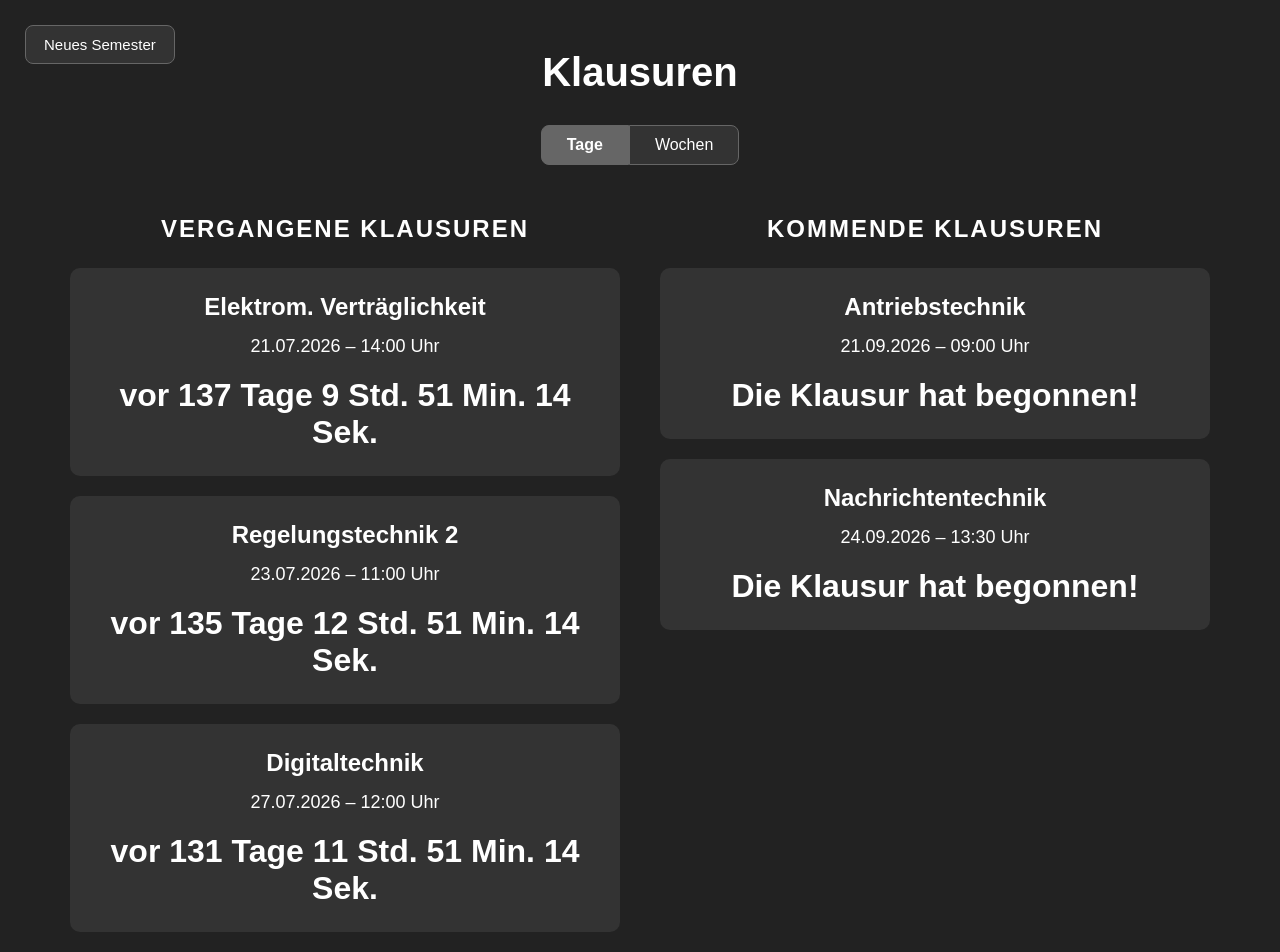
==== index.html @ 4945b0f2 "Add files via upload" ====
<!DOCTYPE html>
<html lang="de">

<head>
    <meta charset="UTF-8">
    <title>Klausuren</title>

    <link rel="stylesheet" href="style.css">
</head>

<body>

    <!-- ==============================
         BUTTON NEUES SEMESTER
         ============================== -->

    <a href="/neues-semester.html" class="semester-button">
        Neues Semester
    </a>


    <h1>Klausuren</h1>


    <!-- ==============================
         TAGE / WOCHEN SCHALTER
         ============================== -->

    <div class="umschalter">

        <button id="tage-button" class="aktiv">
            Tage
        </button>

        <button id="wochen-button">
            Wochen
        </button>

    </div>


    <!-- ==============================
         KLAUSUREN
         ============================== -->

    <div class="klausuren-container">


        <!-- VERGANGENE KLAUSUREN -->

        <div class="bereich">

            <h2 class="bereich-titel">
                VERGANGENE KLAUSUREN
            </h2>


            <div class="klausur">

                <h2>Elektrom. Verträglichkeit</h2>

                <p>
                    21.07.2026 – 14:00 Uhr
                </p>

                <div id="timer-elektrom">
                    Lade Timer...
                </div>

            </div>


            <div class="klausur">

                <h2>Regelungstechnik 2</h2>

                <p>
                    23.07.2026 – 11:00 Uhr
                </p>

                <div id="timer-regelung">
                    Lade Timer...
                </div>

            </div>


            <div class="klausur">

                <h2>Digitaltechnik</h2>

                <p>
                    27.07.2026 – 12:00 Uhr
                </p>

                <div id="timer-digital">
                    Lade Timer...
                </div>

            </div>

        </div>


        <!-- KOMMENDE KLAUSUREN -->

        <div class="bereich">

            <h2 class="bereich-titel">
                KOMMENDE KLAUSUREN
            </h2>


            <div class="klausur">

                <h2>Antriebstechnik</h2>

                <p>
                    21.09.2026 – 09:00 Uhr
                </p>

                <div id="timer-antrieb">
                    Lade Timer...
                </div>

            </div>


            <div class="klausur">

                <h2>Nachrichtentechnik</h2>

                <p>
                    24.09.2026 – 13:30 Uhr
                </p>

                <div id="timer-nachrichtentechnik">
                    Lade Timer...
                </div>

            </div>

        </div>

    </div>


    <script src="script.js"></script>

</body>

</html>
---- style.css ----
/* ==========================================
   GRUNDLAYOUT
   ========================================== */

* {
    box-sizing: border-box;
}

html,
body {
    margin: 0;
    padding: 0;
    width: 100%;
    overflow-x: hidden;
}

body {
    background-color: #222;
    color: white;
    font-family: Arial, sans-serif;
    text-align: center;
    padding-top: 50px;
}


/* ==========================================
   BUTTON NEUES SEMESTER
   ========================================== */

.semester-button {
    position: absolute;

    top: 25px;
    left: 25px;

    background-color: #333;

    color: white;

    text-decoration: none;

    border: 1px solid #666;

    padding: 10px 18px;

    border-radius: 8px;

    font-size: 15px;

    transition: 0.2s;
}

.semester-button:hover {
    background-color: #444;
}


/* ==========================================
   ZURÜCK BUTTON
   ========================================== */

.zurueck-button {
    position: absolute;

    top: 25px;
    left: 25px;

    background-color: #333;

    color: white;

    text-decoration: none;

    border: 1px solid #666;

    padding: 10px 18px;

    border-radius: 8px;

    font-size: 15px;

    transition: 0.2s;
}

.zurueck-button:hover {
    background-color: #444;
}


/* ==========================================
   HAUPTÜBERSCHRIFT
   ========================================== */

h1 {
    font-size: 40px;
    margin: 0 0 30px 0;
}


/* ==========================================
   TAGE / WOCHEN SCHALTER
   ========================================== */

.umschalter {
    display: flex;
    justify-content: center;
    margin-bottom: 50px;
}

.umschalter button {
    background-color: #333;
    color: white;

    border: 1px solid #666;

    padding: 10px 25px;

    font-size: 16px;

    cursor: pointer;

    transition: 0.2s;
}

.umschalter button:first-child {
    border-radius: 8px 0 0 8px;
}

.umschalter button:last-child {
    border-radius: 0 8px 8px 0;
}

.umschalter button:hover {
    background-color: #444;
}

.umschalter button.aktiv {
    background-color: #666;
    font-weight: bold;
}


/* ==========================================
   KLAUSUREN DESKTOP
   ========================================== */

.klausuren-container {
    display: flex;

    flex-direction: row;

    justify-content: center;

    align-items: flex-start;

    gap: 40px;

    width: 100%;

    max-width: 1140px;

    margin: 0 auto;
}


/* ==========================================
   BEREICHE
   ========================================== */

.bereich {
    width: 550px;

    max-width: 550px;

    flex: 0 1 550px;

    min-width: 0;
}


/* ==========================================
   ÜBERSCHRIFTEN
   ========================================== */

.bereich-titel {
    font-size: 24px;

    letter-spacing: 2px;

    margin: 0 0 25px 0;
}


/* ==========================================
   KLAUSUR-KARTEN
   ========================================== */

.klausur {
    background-color: #333;

    width: 100%;

    margin: 20px 0;

    padding: 25px;

    border-radius: 10px;

    box-sizing: border-box;
}

.klausur h2 {
    margin: 0 0 15px 0;
}

.klausur p {
    font-size: 18px;

    margin: 0;
}


/* ==========================================
   TIMER
   ========================================== */

#timer-antrieb,
#timer-nachrichtentechnik,
#timer-elektrom,
#timer-regelung,
#timer-digital {

    font-size: 32px;

    font-weight: bold;

    margin-top: 20px;

    overflow-wrap: anywhere;
}


/* ==========================================
   NEUES SEMESTER
   ========================================== */

.semester-info {
    font-size: 18px;

    margin-bottom: 40px;
}

.neues-semester-bereich {
    width: 550px;

    max-width: 90%;

    margin: 0 auto;
}


/* ==========================================
   TABLET
   ========================================== */

@media (max-width: 1150px) {

    .klausuren-container {

        flex-direction: column;

        align-items: center;

        gap: 30px;

        width: 100%;
    }

    .bereich {

        width: 90%;

        max-width: 550px;

        flex: none;
    }
}


/* ==========================================
   HANDY
   ========================================== */

@media (max-width: 600px) {

    body {
        padding-top: 75px;
    }


    .semester-button,
    .zurueck-button {

        top: 20px;

        left: 15px;

        padding: 8px 14px;

        font-size: 14px;
    }


    h1 {

        font-size: 32px;

        margin-bottom: 25px;
    }


    .umschalter {

        margin-bottom: 30px;
    }

    .umschalter button {

        padding: 9px 20px;

        font-size: 15px;
    }


    .klausuren-container {

        width: 100%;

        padding: 0 12px;

        gap: 25px;
    }


    .bereich {

        width: 100%;

        max-width: 100%;

        min-width: 0;
    }


    .bereich-titel {

        font-size: 20px;

        letter-spacing: 1px;

        margin-bottom: 15px;
    }


    .klausur {

        width: 100%;

        margin: 15px 0;

        padding: 20px 12px;
    }


    .klausur h2 {

        font-size: 20px;

        overflow-wrap: anywhere;
    }


    .klausur p {

        font-size: 15px;
    }


    #timer-antrieb,
    #timer-nachrichtentechnik,
    #timer-elektrom,
    #timer-regelung,
    #timer-digital {

        font-size: 21px;

        line-height: 1.4;

        overflow-wrap: anywhere;
    }


    .neues-semester-bereich {

        width: 94%;

        max-width: none;
    }
}


/* ==========================================
   SEHR KLEINES HANDY
   ========================================== */

@media (max-width: 400px) {

    body {
        padding-top: 70px;
    }

    h1 {
        font-size: 28px;
    }

    .klausuren-container {
        padding: 0 8px;
    }

    .bereich-titel {
        font-size: 18px;
    }

    .klausur {
        padding: 18px 10px;
    }

    .klausur h2 {
        font-size: 18px;
    }

    .klausur p {
        font-size: 14px;
    }

    #timer-antrieb,
    #timer-nachrichtentechnik,
    #timer-elektrom,
    #timer-regelung,
    #timer-digital {
        font-size: 18px;
    }
}

/* ==========================================
   SEMESTER TIMER
   ========================================== */

.semester-timer {
    width: 550px;
    max-width: 90%;

    margin: 80px auto 0 auto;

    background-color: #333;

    padding: 35px 20px;

    border-radius: 10px;
}

.semester-timer h2 {
    margin: 0 0 25px 0;

    font-size: 24px;
}

#semester-countdown {
    font-size: 32px;

    font-weight: bold;

    margin-bottom: 20px;
}

.semester-timer p {
    font-size: 18px;

    margin: 0;
}


/* Handy */

@media (max-width: 600px) {

    .semester-timer {
        width: 94%;

        padding: 25px 12px;

        margin-top: 60px;
    }

    .semester-timer h2 {
        font-size: 20px;
    }

    #semester-countdown {
        font-size: 21px;

        line-height: 1.5;
    }

}
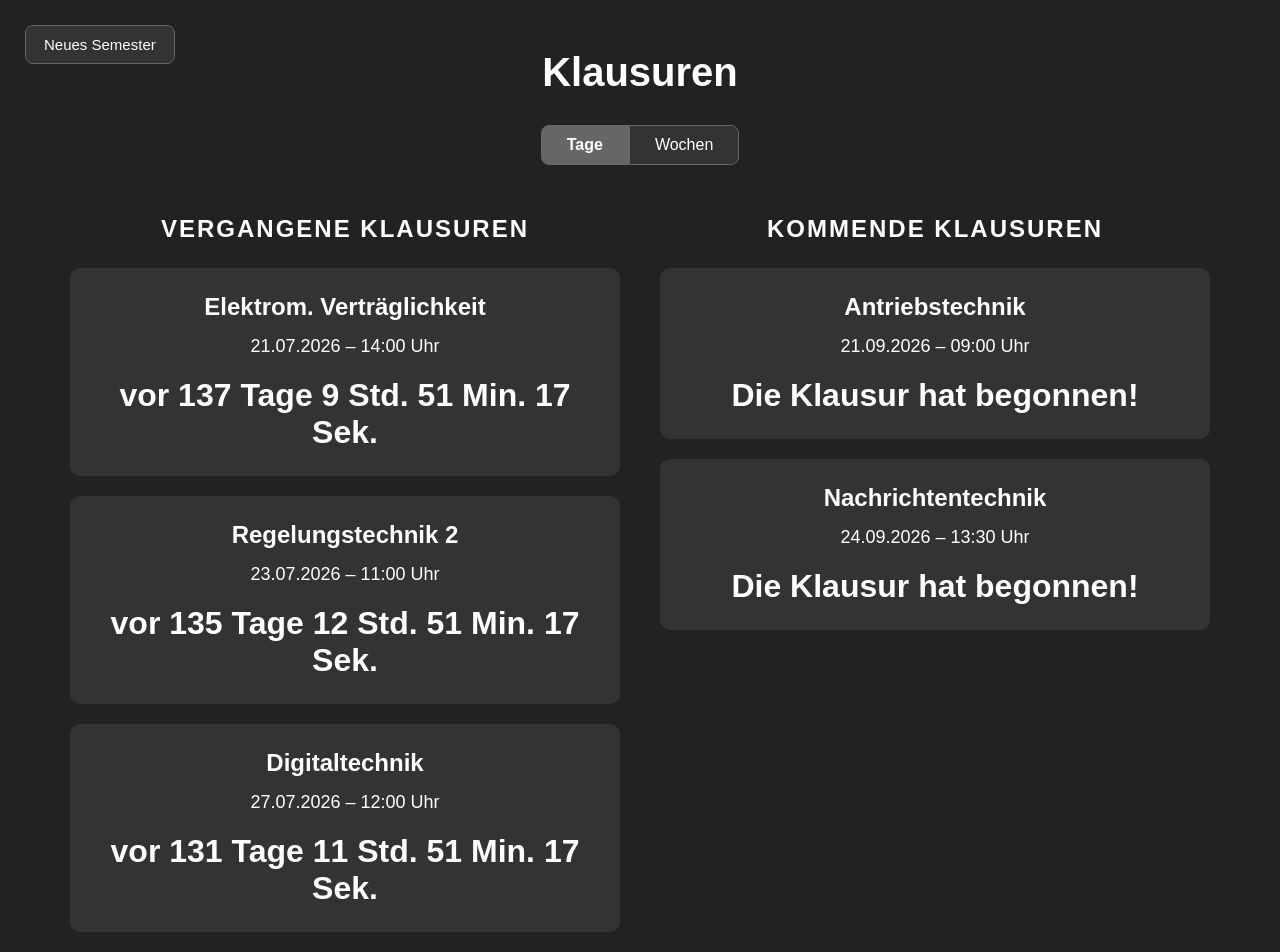
==== commit 4d41c202: "Update index.html" ====
--- a/index.html
+++ b/index.html
@@ -14,7 +14,7 @@
          BUTTON NEUES SEMESTER
          ============================== -->
 
-    <a href="/neues-semester.html" class="semester-button">
+    <a href="neues-semester.html" class="semester-button">
         Neues Semester
     </a>
 
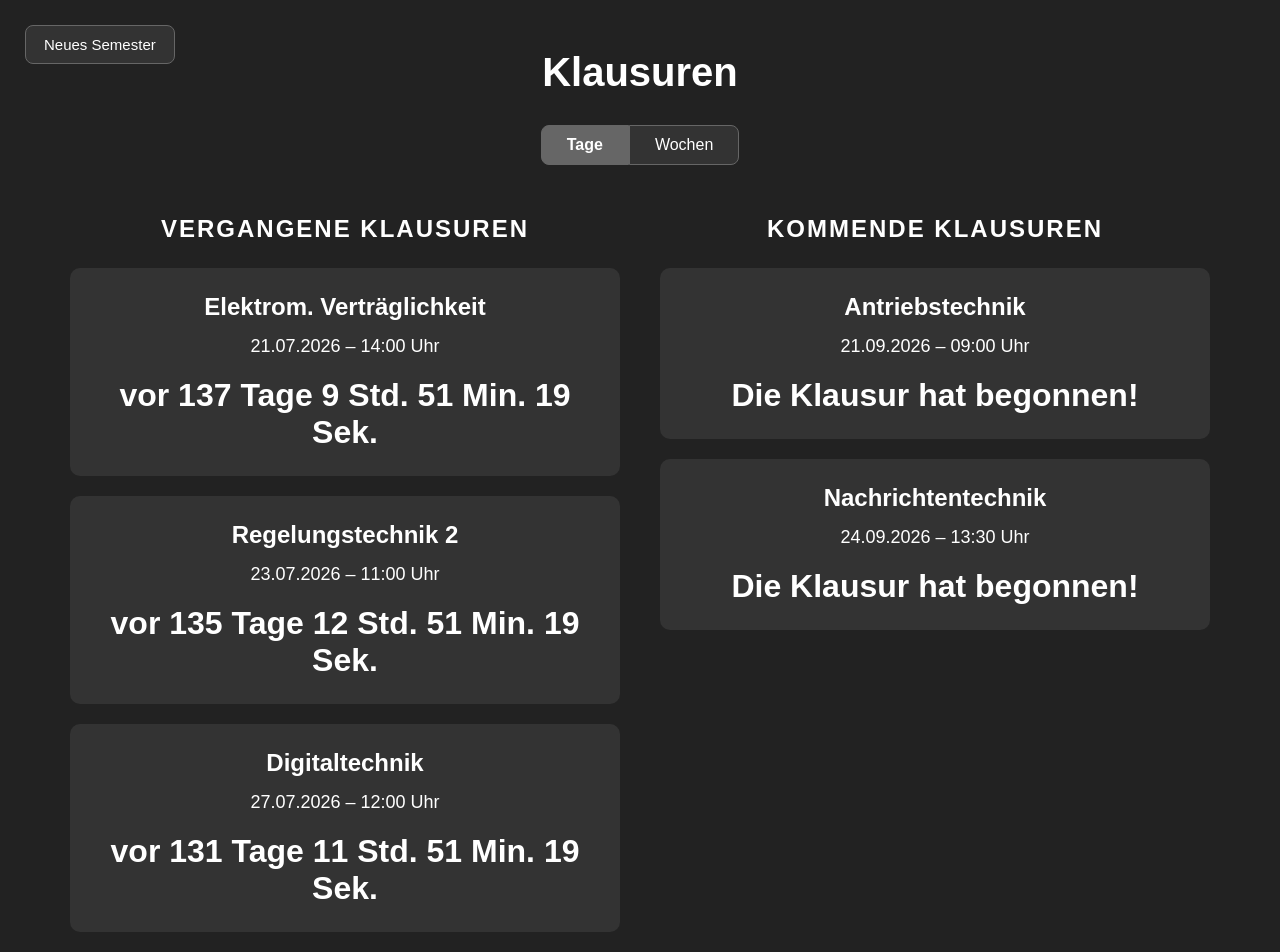
==== commit 68ca4b1d: "Add files via upload" ====
--- a/index.html
+++ b/index.html
@@ -1,152 +1,152 @@
-<!DOCTYPE html>
-<html lang="de">
-
-<head>
-    <meta charset="UTF-8">
-    <title>Klausuren</title>
-
-    <link rel="stylesheet" href="style.css">
-</head>
-
-<body>
-
-    <!-- ==============================
-         BUTTON NEUES SEMESTER
-         ============================== -->
-
-    <a href="neues-semester.html" class="semester-button">
-        Neues Semester
-    </a>
-
-
-    <h1>Klausuren</h1>
-
-
-    <!-- ==============================
-         TAGE / WOCHEN SCHALTER
-         ============================== -->
-
-    <div class="umschalter">
-
-        <button id="tage-button" class="aktiv">
-            Tage
-        </button>
-
-        <button id="wochen-button">
-            Wochen
-        </button>
-
-    </div>
-
-
-    <!-- ==============================
-         KLAUSUREN
-         ============================== -->
-
-    <div class="klausuren-container">
-
-
-        <!-- VERGANGENE KLAUSUREN -->
-
-        <div class="bereich">
-
-            <h2 class="bereich-titel">
-                VERGANGENE KLAUSUREN
-            </h2>
-
-
-            <div class="klausur">
-
-                <h2>Elektrom. Verträglichkeit</h2>
-
-                <p>
-                    21.07.2026 – 14:00 Uhr
-                </p>
-
-                <div id="timer-elektrom">
-                    Lade Timer...
-                </div>
-
-            </div>
-
-
-            <div class="klausur">
-
-                <h2>Regelungstechnik 2</h2>
-
-                <p>
-                    23.07.2026 – 11:00 Uhr
-                </p>
-
-                <div id="timer-regelung">
-                    Lade Timer...
-                </div>
-
-            </div>
-
-
-            <div class="klausur">
-
-                <h2>Digitaltechnik</h2>
-
-                <p>
-                    27.07.2026 – 12:00 Uhr
-                </p>
-
-                <div id="timer-digital">
-                    Lade Timer...
-                </div>
-
-            </div>
-
-        </div>
-
-
-        <!-- KOMMENDE KLAUSUREN -->
-
-        <div class="bereich">
-
-            <h2 class="bereich-titel">
-                KOMMENDE KLAUSUREN
-            </h2>
-
-
-            <div class="klausur">
-
-                <h2>Antriebstechnik</h2>
-
-                <p>
-                    21.09.2026 – 09:00 Uhr
-                </p>
-
-                <div id="timer-antrieb">
-                    Lade Timer...
-                </div>
-
-            </div>
-
-
-            <div class="klausur">
-
-                <h2>Nachrichtentechnik</h2>
-
-                <p>
-                    24.09.2026 – 13:30 Uhr
-                </p>
-
-                <div id="timer-nachrichtentechnik">
-                    Lade Timer...
-                </div>
-
-            </div>
-
-        </div>
-
-    </div>
-
-
-    <script src="script.js"></script>
-
-</body>
-
-</html>
+<!DOCTYPE html>
+<html lang="de">
+
+<head>
+    <meta charset="UTF-8">
+    <title>Klausuren</title>
+
+    <link rel="stylesheet" href="style.css">
+</head>
+
+<body>
+
+    <!-- ==============================
+         BUTTON NEUES SEMESTER
+         ============================== -->
+
+    <a href="neues-semester.html" class="semester-button">
+        Neues Semester
+    </a>
+
+
+    <h1>Klausuren</h1>
+
+
+    <!-- ==============================
+         TAGE / WOCHEN SCHALTER
+         ============================== -->
+
+    <div class="umschalter">
+
+        <button id="tage-button" class="aktiv">
+            Tage
+        </button>
+
+        <button id="wochen-button">
+            Wochen
+        </button>
+
+    </div>
+
+
+    <!-- ==============================
+         KLAUSUREN
+         ============================== -->
+
+    <div class="klausuren-container">
+
+
+        <!-- VERGANGENE KLAUSUREN -->
+
+        <div class="bereich">
+
+            <h2 class="bereich-titel">
+                VERGANGENE KLAUSUREN
+            </h2>
+
+
+            <div class="klausur">
+
+                <h2>Elektrom. Verträglichkeit</h2>
+
+                <p>
+                    21.07.2026 – 14:00 Uhr
+                </p>
+
+                <div id="timer-elektrom">
+                    Lade Timer...
+                </div>
+
+            </div>
+
+
+            <div class="klausur">
+
+                <h2>Regelungstechnik 2</h2>
+
+                <p>
+                    23.07.2026 – 11:00 Uhr
+                </p>
+
+                <div id="timer-regelung">
+                    Lade Timer...
+                </div>
+
+            </div>
+
+
+            <div class="klausur">
+
+                <h2>Digitaltechnik</h2>
+
+                <p>
+                    27.07.2026 – 12:00 Uhr
+                </p>
+
+                <div id="timer-digital">
+                    Lade Timer...
+                </div>
+
+            </div>
+
+        </div>
+
+
+        <!-- KOMMENDE KLAUSUREN -->
+
+        <div class="bereich">
+
+            <h2 class="bereich-titel">
+                KOMMENDE KLAUSUREN
+            </h2>
+
+
+            <div class="klausur">
+
+                <h2>Antriebstechnik</h2>
+
+                <p>
+                    21.09.2026 – 09:00 Uhr
+                </p>
+
+                <div id="timer-antrieb">
+                    Lade Timer...
+                </div>
+
+            </div>
+
+
+            <div class="klausur">
+
+                <h2>Nachrichtentechnik</h2>
+
+                <p>
+                    24.09.2026 – 13:30 Uhr
+                </p>
+
+                <div id="timer-nachrichtentechnik">
+                    Lade Timer...
+                </div>
+
+            </div>
+
+        </div>
+
+    </div>
+
+
+    <script src="script.js"></script>
+
+</body>
+
+</html>
--- a/style.css
+++ b/style.css
@@ -1,515 +1,616 @@
-/* ==========================================
-   GRUNDLAYOUT
-   ========================================== */
-
-* {
-    box-sizing: border-box;
-}
-
-html,
-body {
-    margin: 0;
-    padding: 0;
-    width: 100%;
-    overflow-x: hidden;
-}
-
-body {
-    background-color: #222;
-    color: white;
-    font-family: Arial, sans-serif;
-    text-align: center;
-    padding-top: 50px;
-}
-
-
-/* ==========================================
-   BUTTON NEUES SEMESTER
-   ========================================== */
-
-.semester-button {
-    position: absolute;
-
-    top: 25px;
-    left: 25px;
-
-    background-color: #333;
-
-    color: white;
-
-    text-decoration: none;
-
-    border: 1px solid #666;
-
-    padding: 10px 18px;
-
-    border-radius: 8px;
-
-    font-size: 15px;
-
-    transition: 0.2s;
-}
-
-.semester-button:hover {
-    background-color: #444;
-}
-
-
-/* ==========================================
-   ZURÜCK BUTTON
-   ========================================== */
-
-.zurueck-button {
-    position: absolute;
-
-    top: 25px;
-    left: 25px;
-
-    background-color: #333;
-
-    color: white;
-
-    text-decoration: none;
-
-    border: 1px solid #666;
-
-    padding: 10px 18px;
-
-    border-radius: 8px;
-
-    font-size: 15px;
-
-    transition: 0.2s;
-}
-
-.zurueck-button:hover {
-    background-color: #444;
-}
-
-
-/* ==========================================
-   HAUPTÜBERSCHRIFT
-   ========================================== */
-
-h1 {
-    font-size: 40px;
-    margin: 0 0 30px 0;
-}
-
-
-/* ==========================================
-   TAGE / WOCHEN SCHALTER
-   ========================================== */
-
-.umschalter {
-    display: flex;
-    justify-content: center;
-    margin-bottom: 50px;
-}
-
-.umschalter button {
-    background-color: #333;
-    color: white;
-
-    border: 1px solid #666;
-
-    padding: 10px 25px;
-
-    font-size: 16px;
-
-    cursor: pointer;
-
-    transition: 0.2s;
-}
-
-.umschalter button:first-child {
-    border-radius: 8px 0 0 8px;
-}
-
-.umschalter button:last-child {
-    border-radius: 0 8px 8px 0;
-}
-
-.umschalter button:hover {
-    background-color: #444;
-}
-
-.umschalter button.aktiv {
-    background-color: #666;
-    font-weight: bold;
-}
-
-
-/* ==========================================
-   KLAUSUREN DESKTOP
-   ========================================== */
-
-.klausuren-container {
-    display: flex;
-
-    flex-direction: row;
-
-    justify-content: center;
-
-    align-items: flex-start;
-
-    gap: 40px;
-
-    width: 100%;
-
-    max-width: 1140px;
-
-    margin: 0 auto;
-}
-
-
-/* ==========================================
-   BEREICHE
-   ========================================== */
-
-.bereich {
-    width: 550px;
-
-    max-width: 550px;
-
-    flex: 0 1 550px;
-
-    min-width: 0;
-}
-
-
-/* ==========================================
-   ÜBERSCHRIFTEN
-   ========================================== */
-
-.bereich-titel {
-    font-size: 24px;
-
-    letter-spacing: 2px;
-
-    margin: 0 0 25px 0;
-}
-
-
-/* ==========================================
-   KLAUSUR-KARTEN
-   ========================================== */
-
-.klausur {
-    background-color: #333;
-
-    width: 100%;
-
-    margin: 20px 0;
-
-    padding: 25px;
-
-    border-radius: 10px;
-
-    box-sizing: border-box;
-}
-
-.klausur h2 {
-    margin: 0 0 15px 0;
-}
-
-.klausur p {
-    font-size: 18px;
-
-    margin: 0;
-}
-
-
-/* ==========================================
-   TIMER
-   ========================================== */
-
-#timer-antrieb,
-#timer-nachrichtentechnik,
-#timer-elektrom,
-#timer-regelung,
-#timer-digital {
-
-    font-size: 32px;
-
-    font-weight: bold;
-
-    margin-top: 20px;
-
-    overflow-wrap: anywhere;
-}
-
-
-/* ==========================================
-   NEUES SEMESTER
-   ========================================== */
-
-.semester-info {
-    font-size: 18px;
-
-    margin-bottom: 40px;
-}
-
-.neues-semester-bereich {
-    width: 550px;
-
-    max-width: 90%;
-
-    margin: 0 auto;
-}
-
-
-/* ==========================================
-   TABLET
-   ========================================== */
-
-@media (max-width: 1150px) {
-
-    .klausuren-container {
-
-        flex-direction: column;
-
-        align-items: center;
-
-        gap: 30px;
-
-        width: 100%;
-    }
-
-    .bereich {
-
-        width: 90%;
-
-        max-width: 550px;
-
-        flex: none;
-    }
-}
-
-
-/* ==========================================
-   HANDY
-   ========================================== */
-
-@media (max-width: 600px) {
-
-    body {
-        padding-top: 75px;
-    }
-
-
-    .semester-button,
-    .zurueck-button {
-
-        top: 20px;
-
-        left: 15px;
-
-        padding: 8px 14px;
-
-        font-size: 14px;
-    }
-
-
-    h1 {
-
-        font-size: 32px;
-
-        margin-bottom: 25px;
-    }
-
-
-    .umschalter {
-
-        margin-bottom: 30px;
-    }
-
-    .umschalter button {
-
-        padding: 9px 20px;
-
-        font-size: 15px;
-    }
-
-
-    .klausuren-container {
-
-        width: 100%;
-
-        padding: 0 12px;
-
-        gap: 25px;
-    }
-
-
-    .bereich {
-
-        width: 100%;
-
-        max-width: 100%;
-
-        min-width: 0;
-    }
-
-
-    .bereich-titel {
-
-        font-size: 20px;
-
-        letter-spacing: 1px;
-
-        margin-bottom: 15px;
-    }
-
-
-    .klausur {
-
-        width: 100%;
-
-        margin: 15px 0;
-
-        padding: 20px 12px;
-    }
-
-
-    .klausur h2 {
-
-        font-size: 20px;
-
-        overflow-wrap: anywhere;
-    }
-
-
-    .klausur p {
-
-        font-size: 15px;
-    }
-
-
-    #timer-antrieb,
-    #timer-nachrichtentechnik,
-    #timer-elektrom,
-    #timer-regelung,
-    #timer-digital {
-
-        font-size: 21px;
-
-        line-height: 1.4;
-
-        overflow-wrap: anywhere;
-    }
-
-
-    .neues-semester-bereich {
-
-        width: 94%;
-
-        max-width: none;
-    }
-}
-
-
-/* ==========================================
-   SEHR KLEINES HANDY
-   ========================================== */
-
-@media (max-width: 400px) {
-
-    body {
-        padding-top: 70px;
-    }
-
-    h1 {
-        font-size: 28px;
-    }
-
-    .klausuren-container {
-        padding: 0 8px;
-    }
-
-    .bereich-titel {
-        font-size: 18px;
-    }
-
-    .klausur {
-        padding: 18px 10px;
-    }
-
-    .klausur h2 {
-        font-size: 18px;
-    }
-
-    .klausur p {
-        font-size: 14px;
-    }
-
-    #timer-antrieb,
-    #timer-nachrichtentechnik,
-    #timer-elektrom,
-    #timer-regelung,
-    #timer-digital {
-        font-size: 18px;
-    }
-}
-
-/* ==========================================
-   SEMESTER TIMER
-   ========================================== */
-
-.semester-timer {
-    width: 550px;
-    max-width: 90%;
-
-    margin: 80px auto 0 auto;
-
-    background-color: #333;
-
-    padding: 35px 20px;
-
-    border-radius: 10px;
-}
-
-.semester-timer h2 {
-    margin: 0 0 25px 0;
-
-    font-size: 24px;
-}
-
-#semester-countdown {
-    font-size: 32px;
-
-    font-weight: bold;
-
-    margin-bottom: 20px;
-}
-
-.semester-timer p {
-    font-size: 18px;
-
-    margin: 0;
-}
-
-
-/* Handy */
-
-@media (max-width: 600px) {
-
-    .semester-timer {
-        width: 94%;
-
-        padding: 25px 12px;
-
-        margin-top: 60px;
-    }
-
-    .semester-timer h2 {
-        font-size: 20px;
-    }
-
-    #semester-countdown {
-        font-size: 21px;
-
-        line-height: 1.5;
-    }
-
-}
+/* ==========================================
+   GRUNDLAYOUT
+   ========================================== */
+
+* {
+    box-sizing: border-box;
+}
+
+html,
+body {
+    margin: 0;
+    padding: 0;
+    width: 100%;
+    overflow-x: hidden;
+}
+
+body {
+    background-color: #222;
+    color: white;
+    font-family: Arial, sans-serif;
+    text-align: center;
+    padding-top: 50px;
+}
+
+
+/* ==========================================
+   BUTTON NEUES SEMESTER
+   ========================================== */
+
+.semester-button {
+    position: absolute;
+
+    top: 25px;
+    left: 25px;
+
+    background-color: #333;
+
+    color: white;
+
+    text-decoration: none;
+
+    border: 1px solid #666;
+
+    padding: 10px 18px;
+
+    border-radius: 8px;
+
+    font-size: 15px;
+
+    transition: 0.2s;
+}
+
+.semester-button:hover {
+    background-color: #444;
+}
+
+
+/* ==========================================
+   ZURÜCK BUTTON
+   ========================================== */
+
+.zurueck-button {
+    position: absolute;
+
+    top: 25px;
+    left: 25px;
+
+    background-color: #333;
+
+    color: white;
+
+    text-decoration: none;
+
+    border: 1px solid #666;
+
+    padding: 10px 18px;
+
+    border-radius: 8px;
+
+    font-size: 15px;
+
+    transition: 0.2s;
+}
+
+.zurueck-button:hover {
+    background-color: #444;
+}
+
+
+/* ==========================================
+   HAUPTÜBERSCHRIFT
+   ========================================== */
+
+h1 {
+    font-size: 40px;
+    margin: 0 0 30px 0;
+}
+
+
+/* ==========================================
+   TAGE / WOCHEN SCHALTER
+   ========================================== */
+
+.umschalter {
+    display: flex;
+    justify-content: center;
+    margin-bottom: 50px;
+}
+
+.umschalter button {
+    background-color: #333;
+    color: white;
+
+    border: 1px solid #666;
+
+    padding: 10px 25px;
+
+    font-size: 16px;
+
+    cursor: pointer;
+
+    transition: 0.2s;
+}
+
+.umschalter button:first-child {
+    border-radius: 8px 0 0 8px;
+}
+
+.umschalter button:last-child {
+    border-radius: 0 8px 8px 0;
+}
+
+.umschalter button:hover {
+    background-color: #444;
+}
+
+.umschalter button.aktiv {
+    background-color: #666;
+    font-weight: bold;
+}
+
+
+/* ==========================================
+   KLAUSUREN DESKTOP
+   ========================================== */
+
+.klausuren-container {
+    display: flex;
+
+    flex-direction: row;
+
+    justify-content: center;
+
+    align-items: flex-start;
+
+    gap: 40px;
+
+    width: 100%;
+
+    max-width: 1140px;
+
+    margin: 0 auto;
+}
+
+
+/* ==========================================
+   BEREICHE
+   ========================================== */
+
+.bereich {
+    width: 550px;
+
+    max-width: 550px;
+
+    flex: 0 1 550px;
+
+    min-width: 0;
+}
+
+
+/* ==========================================
+   ÜBERSCHRIFTEN
+   ========================================== */
+
+.bereich-titel {
+    font-size: 24px;
+
+    letter-spacing: 2px;
+
+    margin: 0 0 25px 0;
+}
+
+
+/* ==========================================
+   KLAUSUR-KARTEN
+   ========================================== */
+
+.klausur {
+    background-color: #333;
+
+    width: 100%;
+
+    margin: 20px 0;
+
+    padding: 25px;
+
+    border-radius: 10px;
+
+    box-sizing: border-box;
+}
+
+.klausur h2 {
+    margin: 0 0 15px 0;
+}
+
+.klausur p {
+    font-size: 18px;
+
+    margin: 0;
+}
+
+
+/* ==========================================
+   TIMER
+   ========================================== */
+
+#timer-antrieb,
+#timer-nachrichtentechnik,
+#timer-elektrom,
+#timer-regelung,
+#timer-digital {
+
+    font-size: 32px;
+
+    font-weight: bold;
+
+    margin-top: 20px;
+
+    overflow-wrap: anywhere;
+}
+
+
+/* ==========================================
+   NEUES SEMESTER
+   ========================================== */
+
+.semester-info {
+    font-size: 18px;
+
+    margin-bottom: 40px;
+}
+
+.neues-semester-bereich {
+    width: 550px;
+
+    max-width: 90%;
+
+    margin: 0 auto;
+}
+
+
+/* ==========================================
+   TABLET
+   ========================================== */
+
+@media (max-width: 1150px) {
+
+    .klausuren-container {
+
+        flex-direction: column;
+
+        align-items: center;
+
+        gap: 30px;
+
+        width: 100%;
+    }
+
+    .bereich {
+
+        width: 90%;
+
+        max-width: 550px;
+
+        flex: none;
+    }
+}
+
+
+/* ==========================================
+   HANDY
+   ========================================== */
+
+@media (max-width: 600px) {
+
+    body {
+        padding-top: 75px;
+    }
+
+
+    .semester-button,
+    .zurueck-button {
+
+        top: 20px;
+
+        left: 15px;
+
+        padding: 8px 14px;
+
+        font-size: 14px;
+    }
+
+
+    h1 {
+
+        font-size: 32px;
+
+        margin-bottom: 25px;
+    }
+
+
+    .umschalter {
+
+        margin-bottom: 30px;
+    }
+
+    .umschalter button {
+
+        padding: 9px 20px;
+
+        font-size: 15px;
+    }
+
+
+    .klausuren-container {
+
+        width: 100%;
+
+        padding: 0 12px;
+
+        gap: 25px;
+    }
+
+
+    .bereich {
+
+        width: 100%;
+
+        max-width: 100%;
+
+        min-width: 0;
+    }
+
+
+    .bereich-titel {
+
+        font-size: 20px;
+
+        letter-spacing: 1px;
+
+        margin-bottom: 15px;
+    }
+
+
+    .klausur {
+
+        width: 100%;
+
+        margin: 15px 0;
+
+        padding: 20px 12px;
+    }
+
+
+    .klausur h2 {
+
+        font-size: 20px;
+
+        overflow-wrap: anywhere;
+    }
+
+
+    .klausur p {
+
+        font-size: 15px;
+    }
+
+
+    #timer-antrieb,
+    #timer-nachrichtentechnik,
+    #timer-elektrom,
+    #timer-regelung,
+    #timer-digital {
+
+        font-size: 21px;
+
+        line-height: 1.4;
+
+        overflow-wrap: anywhere;
+    }
+
+
+    .neues-semester-bereich {
+
+        width: 94%;
+
+        max-width: none;
+    }
+}
+
+
+/* ==========================================
+   SEHR KLEINES HANDY
+   ========================================== */
+
+@media (max-width: 400px) {
+
+    body {
+        padding-top: 70px;
+    }
+
+    h1 {
+        font-size: 28px;
+    }
+
+    .klausuren-container {
+        padding: 0 8px;
+    }
+
+    .bereich-titel {
+        font-size: 18px;
+    }
+
+    .klausur {
+        padding: 18px 10px;
+    }
+
+    .klausur h2 {
+        font-size: 18px;
+    }
+
+    .klausur p {
+        font-size: 14px;
+    }
+
+    #timer-antrieb,
+    #timer-nachrichtentechnik,
+    #timer-elektrom,
+    #timer-regelung,
+    #timer-digital {
+        font-size: 18px;
+    }
+}
+
+/* ==========================================
+   SEMESTER TIMER
+   ========================================== */
+
+.semester-timer {
+    width: 550px;
+    max-width: 90%;
+
+    margin: 80px auto 0 auto;
+
+    background-color: #333;
+
+    padding: 35px 20px;
+
+    border-radius: 10px;
+}
+
+.semester-timer h2 {
+    margin: 0 0 25px 0;
+
+    font-size: 24px;
+}
+
+#semester-countdown {
+    font-size: 32px;
+
+    font-weight: bold;
+
+    margin-bottom: 20px;
+}
+
+.semester-timer p {
+    font-size: 18px;
+
+    margin: 0;
+}
+
+
+/* Handy */
+
+@media (max-width: 600px) {
+
+    .semester-timer {
+        width: 94%;
+
+        padding: 25px 12px;
+
+        margin-top: 60px;
+    }
+
+    .semester-timer h2 {
+        font-size: 20px;
+    }
+
+    #semester-countdown {
+        font-size: 21px;
+
+        line-height: 1.5;
+    }
+
+}
+
+/* ==========================================
+   STUNDENPLAN WS 2026/27
+   ========================================== */
+
+.stundenplan-bereich {
+    display: block;
+    width: 96%;
+    max-width: 1500px;
+    margin: 60px auto 60px auto;
+    text-align: center;
+}
+
+.stundenplan-bereich > h2 {
+    display: block;
+    font-size: 28px;
+    margin: 0 0 25px 0;
+}
+
+.tabelle-container {
+    display: block;
+    width: 100%;
+    overflow-x: auto;
+    overflow-y: visible;
+    background: #333;
+    border-radius: 10px;
+    -webkit-overflow-scrolling: touch;
+}
+
+.stundenplan {
+    display: table;
+    width: 100%;
+    min-width: 1100px;
+    border-collapse: collapse;
+    table-layout: fixed;
+    margin: 0;
+}
+
+.stundenplan th,
+.stundenplan td {
+    border: 1px solid #666;
+    padding: 12px 10px;
+    vertical-align: top;
+}
+
+.stundenplan thead th {
+    background: #444;
+    color: #fff;
+    font-size: 17px;
+    text-align: center;
+    font-weight: bold;
+}
+
+.stundenplan tbody td {
+    background: #333;
+    color: #fff;
+    font-size: 13px;
+    line-height: 1.45;
+    text-align: left;
+}
+
+.stundenplan .uhrzeit {
+    width: 90px;
+    background: #2b2b2b;
+    text-align: center;
+    font-weight: bold;
+    white-space: nowrap;
+}
+
+.stundenplan tbody tr:hover td {
+    background: #3b3b3b;
+}
+
+.stundenplan tbody tr:hover .uhrzeit {
+    background: #333;
+}
+
+@media (max-width: 600px) {
+    .stundenplan-bereich {
+        width: 96%;
+        margin-top: 45px;
+    }
+
+    .stundenplan-bereich > h2 {
+        font-size: 22px;
+    }
+
+    .tabelle-container {
+        overflow-x: auto;
+    }
+
+    .stundenplan {
+        min-width: 1100px;
+    }
+
+    .stundenplan thead th,
+    .stundenplan tbody td {
+        font-size: 12px;
+        padding: 10px 8px;
+    }
+}
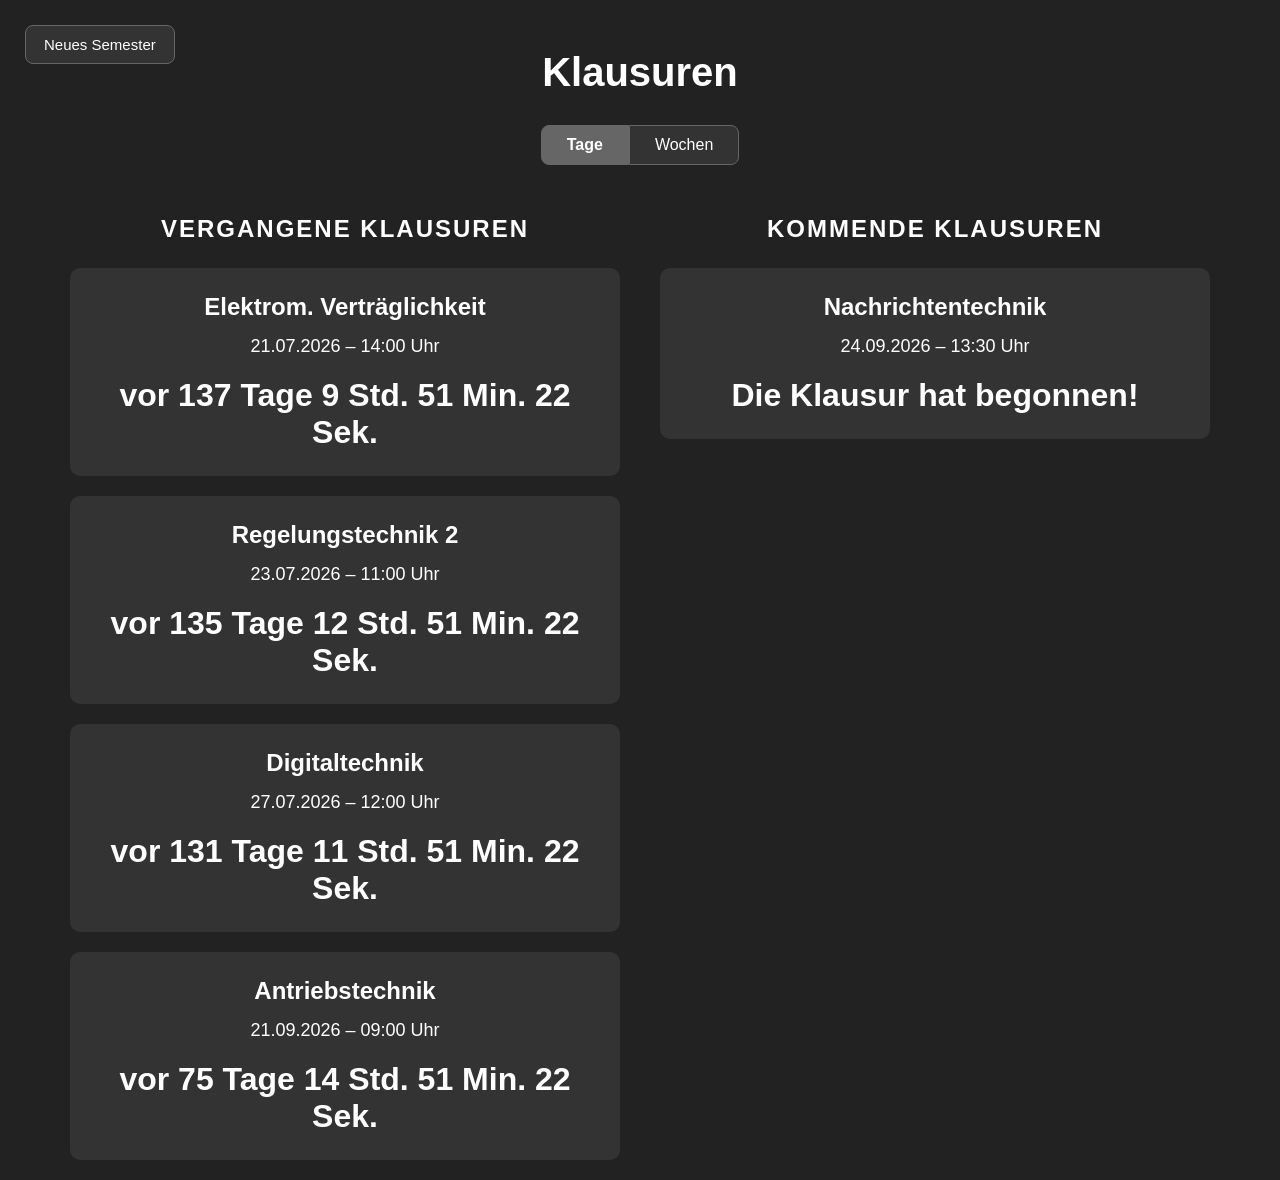
==== commit d06bd957: "Update index.html" ====
--- a/index.html
+++ b/index.html
@@ -99,17 +99,6 @@
 
             </div>
 
-        </div>
-
-
-        <!-- KOMMENDE KLAUSUREN -->
-
-        <div class="bereich">
-
-            <h2 class="bereich-titel">
-                KOMMENDE KLAUSUREN
-            </h2>
-
 
             <div class="klausur">
 
@@ -124,6 +113,17 @@
                 </div>
 
             </div>
+
+        </div>
+
+
+        <!-- KOMMENDE KLAUSUREN -->
+
+        <div class="bereich">
+
+            <h2 class="bereich-titel">
+                KOMMENDE KLAUSUREN
+            </h2>
 
 
             <div class="klausur">
--- a/style.css
+++ b/style.css
@@ -514,6 +514,7 @@
 
 }
 
+
 /* ==========================================
    STUNDENPLAN WS 2026/27
    ========================================== */
@@ -527,70 +528,129 @@
 }
 
 .stundenplan-bereich > h2 {
-    display: block;
     font-size: 28px;
     margin: 0 0 25px 0;
 }
+
+
+/* Tabellenrahmen */
 
 .tabelle-container {
     display: block;
     width: 100%;
     overflow-x: auto;
     overflow-y: visible;
-    background: #333;
+    border: 2px solid #777;
     border-radius: 10px;
+    background-color: #222;
     -webkit-overflow-scrolling: touch;
 }
+
+
+/* Tabelle */
 
 .stundenplan {
     display: table;
     width: 100%;
-    min-width: 1100px;
+    min-width: 1150px;
     border-collapse: collapse;
     table-layout: fixed;
     margin: 0;
 }
 
+
+/* Alle Linien */
+
 .stundenplan th,
 .stundenplan td {
-    border: 1px solid #666;
-    padding: 12px 10px;
-    vertical-align: top;
-}
+    border: 1px solid #777;
+}
+
+
+/* Kopfzeile */
 
 .stundenplan thead th {
-    background: #444;
-    color: #fff;
+    background-color: #444;
+    color: white;
     font-size: 17px;
+    font-weight: bold;
+    text-align: center;
+    padding: 15px 10px;
+    height: 55px;
+    vertical-align: middle;
+    border: 1px solid #888;
+}
+
+
+/* Breite der Uhrzeit-Spalte */
+
+.stundenplan thead th:first-child,
+.stundenplan .uhrzeit {
+    width: 90px;
+}
+
+
+/* Uhrzeit */
+
+.stundenplan .uhrzeit {
+    background-color: #292929;
+    color: white;
     text-align: center;
     font-weight: bold;
-}
+    font-size: 15px;
+    white-space: nowrap;
+    vertical-align: middle;
+    padding: 10px 5px;
+}
+
+
+/* Kurszellen */
 
 .stundenplan tbody td {
-    background: #333;
-    color: #fff;
+    background-color: #333;
+    color: white;
     font-size: 13px;
     line-height: 1.45;
     text-align: left;
-}
-
-.stundenplan .uhrzeit {
-    width: 90px;
-    background: #2b2b2b;
-    text-align: center;
-    font-weight: bold;
-    white-space: nowrap;
-}
+    vertical-align: top;
+    padding: 12px 10px;
+    min-height: 70px;
+}
+
+
+/* Leere Felder */
+
+.stundenplan tbody td:empty {
+    background-color: #282828;
+}
+
+
+/* Trennlinien zwischen Stunden besonders sichtbar */
+
+.stundenplan tbody tr {
+    border-top: 2px solid #666;
+}
+
+.stundenplan tbody tr:first-child {
+    border-top: 1px solid #777;
+}
+
+
+/* Leichte Hervorhebung beim Darüberfahren */
 
 .stundenplan tbody tr:hover td {
-    background: #3b3b3b;
+    background-color: #3b3b3b;
 }
 
 .stundenplan tbody tr:hover .uhrzeit {
-    background: #333;
-}
+    background-color: #353535;
+}
+
+
+/* Scroll-Hinweis auf kleinen Bildschirmen */
 
 @media (max-width: 600px) {
+
     .stundenplan-bereich {
         width: 96%;
         margin-top: 45px;
@@ -601,16 +661,26 @@
     }
 
     .tabelle-container {
-        overflow-x: auto;
+        border-width: 2px;
+        border-radius: 8px;
     }
 
     .stundenplan {
-        min-width: 1100px;
-    }
-
-    .stundenplan thead th,
+        min-width: 1150px;
+    }
+
+    .stundenplan thead th {
+        font-size: 14px;
+        padding: 12px 8px;
+        height: 50px;
+    }
+
     .stundenplan tbody td {
         font-size: 12px;
         padding: 10px 8px;
     }
-}
+
+    .stundenplan .uhrzeit {
+        font-size: 13px;
+    }
+}
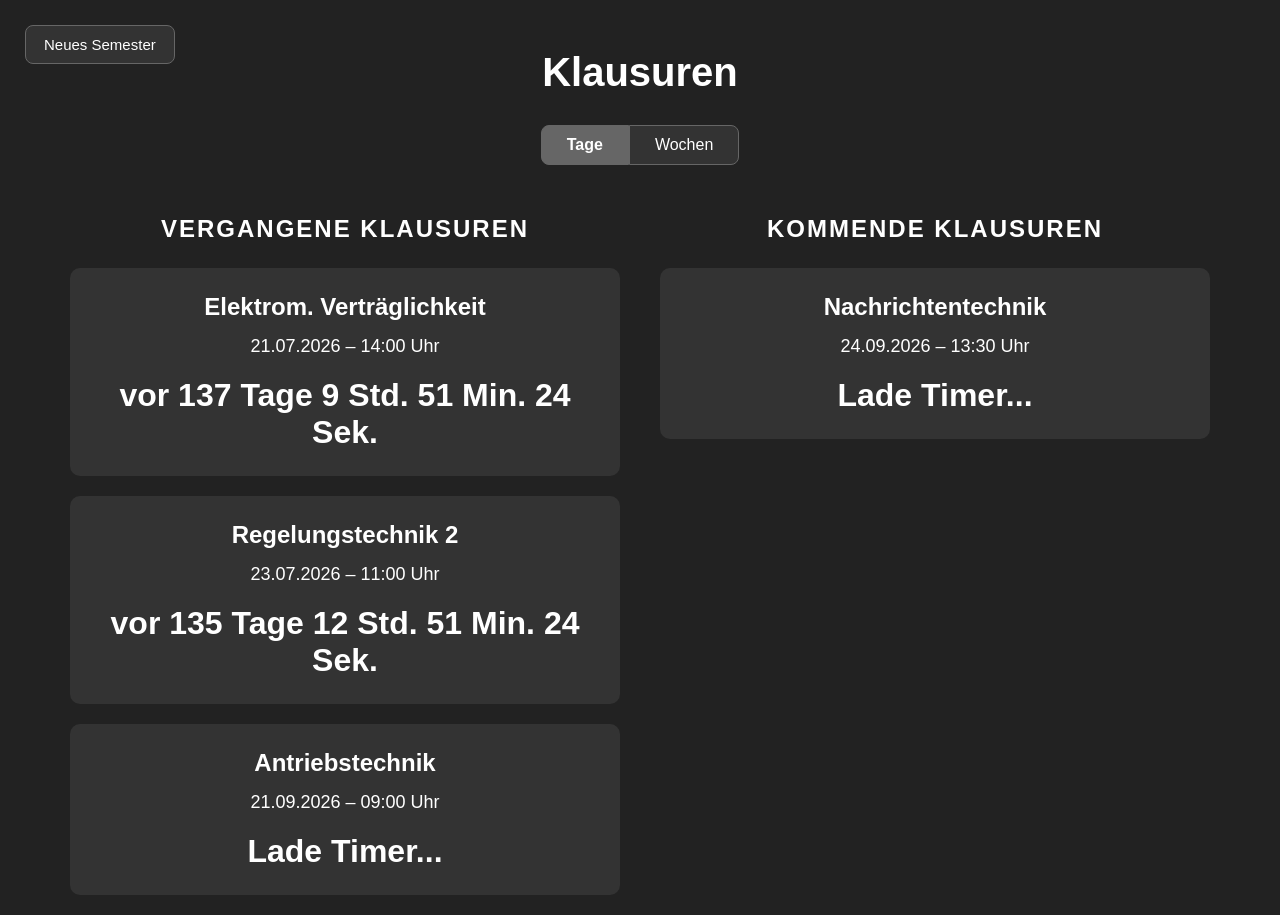
==== commit 29cda124: "Update index.html" ====
--- a/index.html
+++ b/index.html
@@ -87,21 +87,6 @@
 
             <div class="klausur">
 
-                <h2>Digitaltechnik</h2>
-
-                <p>
-                    27.07.2026 – 12:00 Uhr
-                </p>
-
-                <div id="timer-digital">
-                    Lade Timer...
-                </div>
-
-            </div>
-
-
-            <div class="klausur">
-
                 <h2>Antriebstechnik</h2>
 
                 <p>
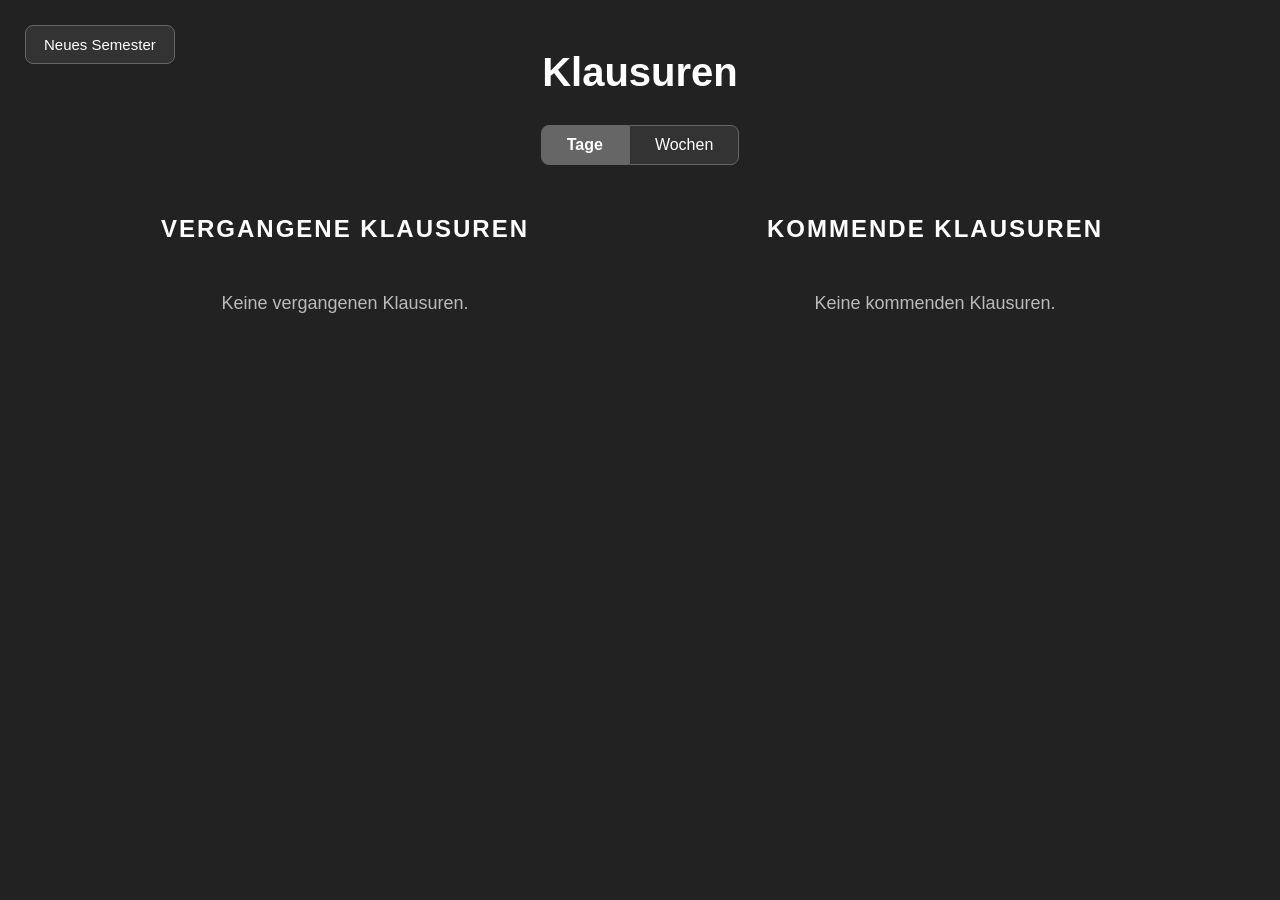
==== commit dfb79cfa: "Add files via upload" ====
--- a/index.html
+++ b/index.html
@@ -54,50 +54,9 @@
                 VERGANGENE KLAUSUREN
             </h2>
 
-
-            <div class="klausur">
-
-                <h2>Elektrom. Verträglichkeit</h2>
-
-                <p>
-                    21.07.2026 – 14:00 Uhr
-                </p>
-
-                <div id="timer-elektrom">
-                    Lade Timer...
-                </div>
-
-            </div>
-
-
-            <div class="klausur">
-
-                <h2>Regelungstechnik 2</h2>
-
-                <p>
-                    23.07.2026 – 11:00 Uhr
-                </p>
-
-                <div id="timer-regelung">
-                    Lade Timer...
-                </div>
-
-            </div>
-
-
-            <div class="klausur">
-
-                <h2>Antriebstechnik</h2>
-
-                <p>
-                    21.09.2026 – 09:00 Uhr
-                </p>
-
-                <div id="timer-antrieb">
-                    Lade Timer...
-                </div>
-
-            </div>
+            <p class="keine-klausuren">
+                Keine vergangenen Klausuren.
+            </p>
 
         </div>
 
@@ -110,20 +69,9 @@
                 KOMMENDE KLAUSUREN
             </h2>
 
-
-            <div class="klausur">
-
-                <h2>Nachrichtentechnik</h2>
-
-                <p>
-                    24.09.2026 – 13:30 Uhr
-                </p>
-
-                <div id="timer-nachrichtentechnik">
-                    Lade Timer...
-                </div>
-
-            </div>
+            <p class="keine-klausuren">
+                Keine kommenden Klausuren.
+            </p>
 
         </div>
 
--- a/style.css
+++ b/style.css
@@ -93,6 +93,7 @@
 
 h1 {
     font-size: 40px;
+
     margin: 0 0 30px 0;
 }
 
@@ -103,12 +104,15 @@
 
 .umschalter {
     display: flex;
+
     justify-content: center;
+
     margin-bottom: 50px;
 }
 
 .umschalter button {
     background-color: #333;
+
     color: white;
 
     border: 1px solid #666;
@@ -136,6 +140,7 @@
 
 .umschalter button.aktiv {
     background-color: #666;
+
     font-weight: bold;
 }
 
@@ -192,6 +197,21 @@
 
 
 /* ==========================================
+   KEINE KLAUSUREN
+   ========================================== */
+
+.keine-klausuren {
+    font-size: 18px;
+
+    color: #bbb;
+
+    margin: 0;
+
+    padding: 25px;
+}
+
+
+/* ==========================================
    KLAUSUR-KARTEN
    ========================================== */
 
@@ -221,26 +241,6 @@
 
 
 /* ==========================================
-   TIMER
-   ========================================== */
-
-#timer-antrieb,
-#timer-nachrichtentechnik,
-#timer-elektrom,
-#timer-regelung,
-#timer-digital {
-
-    font-size: 32px;
-
-    font-weight: bold;
-
-    margin-top: 20px;
-
-    overflow-wrap: anywhere;
-}
-
-
-/* ==========================================
    NEUES SEMESTER
    ========================================== */
 
@@ -266,7 +266,6 @@
 @media (max-width: 1150px) {
 
     .klausuren-container {
-
         flex-direction: column;
 
         align-items: center;
@@ -277,7 +276,6 @@
     }
 
     .bereich {
-
         width: 90%;
 
         max-width: 550px;
@@ -324,6 +322,7 @@
         margin-bottom: 30px;
     }
 
+
     .umschalter button {
 
         padding: 9px 20px;
@@ -362,6 +361,13 @@
     }
 
 
+    .keine-klausuren {
+        font-size: 16px;
+
+        padding: 20px 10px;
+    }
+
+
     .klausur {
 
         width: 100%;
@@ -383,20 +389,6 @@
     .klausur p {
 
         font-size: 15px;
-    }
-
-
-    #timer-antrieb,
-    #timer-nachrichtentechnik,
-    #timer-elektrom,
-    #timer-regelung,
-    #timer-digital {
-
-        font-size: 21px;
-
-        line-height: 1.4;
-
-        overflow-wrap: anywhere;
     }
 
 
@@ -419,38 +411,44 @@
         padding-top: 70px;
     }
 
+
     h1 {
         font-size: 28px;
     }
 
+
     .klausuren-container {
         padding: 0 8px;
     }
 
+
     .bereich-titel {
         font-size: 18px;
     }
 
+
+    .keine-klausuren {
+        font-size: 15px;
+
+        padding: 18px 8px;
+    }
+
+
     .klausur {
         padding: 18px 10px;
     }
 
+
     .klausur h2 {
         font-size: 18px;
     }
 
+
     .klausur p {
         font-size: 14px;
     }
-
-    #timer-antrieb,
-    #timer-nachrichtentechnik,
-    #timer-elektrom,
-    #timer-regelung,
-    #timer-digital {
-        font-size: 18px;
-    }
-}
+}
+
 
 /* ==========================================
    SEMESTER TIMER
@@ -458,6 +456,7 @@
 
 .semester-timer {
     width: 550px;
+
     max-width: 90%;
 
     margin: 80px auto 0 auto;
@@ -490,11 +489,14 @@
 }
 
 
-/* Handy */
+/* ==========================================
+   SEMESTER TIMER HANDY
+   ========================================== */
 
 @media (max-width: 600px) {
 
     .semester-timer {
+
         width: 94%;
 
         padding: 25px 12px;
@@ -503,15 +505,16 @@
     }
 
     .semester-timer h2 {
+
         font-size: 20px;
     }
 
     #semester-countdown {
+
         font-size: 21px;
 
         line-height: 1.5;
     }
-
 }
 
 
@@ -520,167 +523,254 @@
    ========================================== */
 
 .stundenplan-bereich {
+
     display: block;
+
     width: 96%;
+
     max-width: 1500px;
+
     margin: 60px auto 60px auto;
+
     text-align: center;
 }
 
 .stundenplan-bereich > h2 {
+
     font-size: 28px;
+
     margin: 0 0 25px 0;
 }
 
 
-/* Tabellenrahmen */
+/* ==========================================
+   TABELLENRAHMEN
+   ========================================== */
 
 .tabelle-container {
+
     display: block;
+
     width: 100%;
+
     overflow-x: auto;
+
     overflow-y: visible;
+
     border: 2px solid #777;
+
     border-radius: 10px;
+
     background-color: #222;
+
     -webkit-overflow-scrolling: touch;
 }
 
 
-/* Tabelle */
+/* ==========================================
+   TABELLE
+   ========================================== */
 
 .stundenplan {
+
     display: table;
+
     width: 100%;
+
     min-width: 1150px;
+
     border-collapse: collapse;
+
     table-layout: fixed;
+
     margin: 0;
 }
 
 
-/* Alle Linien */
+/* ==========================================
+   ALLE LINIEN
+   ========================================== */
 
 .stundenplan th,
 .stundenplan td {
+
     border: 1px solid #777;
 }
 
 
-/* Kopfzeile */
+/* ==========================================
+   KOPFZEILE
+   ========================================== */
 
 .stundenplan thead th {
+
     background-color: #444;
+
     color: white;
+
     font-size: 17px;
+
     font-weight: bold;
+
     text-align: center;
+
     padding: 15px 10px;
+
     height: 55px;
+
     vertical-align: middle;
+
     border: 1px solid #888;
 }
 
 
-/* Breite der Uhrzeit-Spalte */
+/* ==========================================
+   BREITE UHRZEIT-SPALTE
+   ========================================== */
 
 .stundenplan thead th:first-child,
 .stundenplan .uhrzeit {
+
     width: 90px;
 }
 
 
-/* Uhrzeit */
+/* ==========================================
+   UHRZEIT
+   ========================================== */
 
 .stundenplan .uhrzeit {
+
     background-color: #292929;
+
     color: white;
+
     text-align: center;
+
     font-weight: bold;
+
     font-size: 15px;
+
     white-space: nowrap;
+
     vertical-align: middle;
+
     padding: 10px 5px;
 }
 
 
-/* Kurszellen */
+/* ==========================================
+   KURSZELLEN
+   ========================================== */
 
 .stundenplan tbody td {
+
     background-color: #333;
+
     color: white;
+
     font-size: 13px;
+
     line-height: 1.45;
+
     text-align: left;
+
     vertical-align: top;
+
     padding: 12px 10px;
+
     min-height: 70px;
 }
 
 
-/* Leere Felder */
+/* ==========================================
+   LEERE FELDER
+   ========================================== */
 
 .stundenplan tbody td:empty {
+
     background-color: #282828;
 }
 
 
-/* Trennlinien zwischen Stunden besonders sichtbar */
+/* ==========================================
+   TRENNLINIEN
+   ========================================== */
 
 .stundenplan tbody tr {
+
     border-top: 2px solid #666;
 }
 
 .stundenplan tbody tr:first-child {
+
     border-top: 1px solid #777;
 }
 
 
-/* Leichte Hervorhebung beim Darüberfahren */
+/* ==========================================
+   HOVER
+   ========================================== */
 
 .stundenplan tbody tr:hover td {
+
     background-color: #3b3b3b;
 }
 
 .stundenplan tbody tr:hover .uhrzeit {
+
     background-color: #353535;
 }
 
 
-/* Scroll-Hinweis auf kleinen Bildschirmen */
+/* ==========================================
+   STUNDENPLAN HANDY
+   ========================================== */
 
 @media (max-width: 600px) {
 
     .stundenplan-bereich {
+
         width: 96%;
+
         margin-top: 45px;
     }
 
     .stundenplan-bereich > h2 {
+
         font-size: 22px;
     }
 
     .tabelle-container {
+
         border-width: 2px;
+
         border-radius: 8px;
     }
 
     .stundenplan {
+
         min-width: 1150px;
     }
 
     .stundenplan thead th {
+
         font-size: 14px;
+
         padding: 12px 8px;
+
         height: 50px;
     }
 
     .stundenplan tbody td {
+
         font-size: 12px;
+
         padding: 10px 8px;
     }
 
     .stundenplan .uhrzeit {
+
         font-size: 13px;
     }
 }
